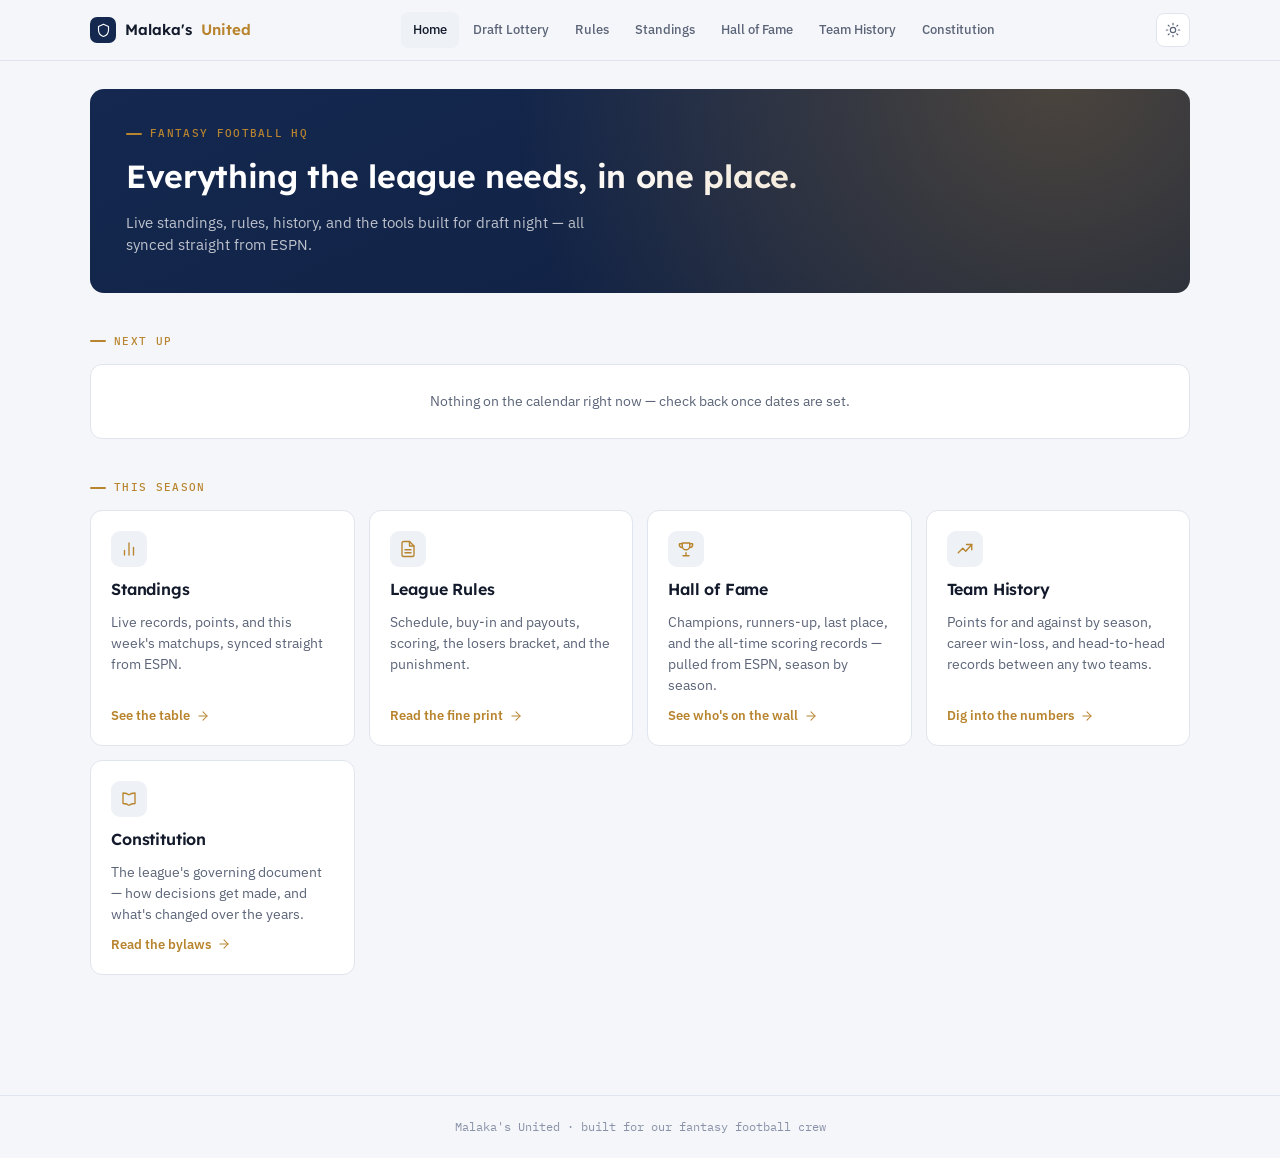
==== index.html @ 87454cac "Revamp entire site with a modern design system + dark/light toggle Replaces the vintage racing/parch" ====
<!doctype html>
<html lang="en">
<head>
<meta charset="utf-8">
<meta name="viewport" content="width=device-width, initial-scale=1">
<title>Malaka's United</title>
<script>(function(){try{var t=localStorage.getItem("malaka-theme");if(t==="light"||t==="dark")document.documentElement.setAttribute("data-theme",t);}catch(e){}})();</script>
<link rel="preconnect" href="https://fonts.googleapis.com">
<link rel="preconnect" href="https://fonts.gstatic.com" crossorigin>
<link href="https://fonts.googleapis.com/css2?family=Lexend:wght@500;600;700&family=IBM+Plex+Sans:wght@400;500;600&family=IBM+Plex+Mono:wght@400;500&display=swap" rel="stylesheet">
<link rel="stylesheet" href="assets/theme.css">
<style>
  .hero-panel {
    background: linear-gradient(155deg, var(--brand) 0%, color-mix(in srgb, var(--brand) 78%, black) 100%);
    color: var(--brand-contrast);
    border-radius: 14px;
    padding: clamp(24px, 4vw, 36px);
    display: flex;
    flex-direction: column;
    gap: 10px;
    position: relative;
    overflow: hidden;
  }
  .hero-panel::after {
    content: "";
    position: absolute;
    inset: 0;
    background: radial-gradient(circle at 88% -10%, color-mix(in srgb, var(--accent) 35%, transparent), transparent 55%);
    pointer-events: none;
  }
  .hero-panel .eyebrow { color: var(--accent); position: relative; }
  .hero-panel .eyebrow::before { background: var(--accent); }
  .hero-panel h1 { font-size: clamp(24px, 3.4vw, 32px); position: relative; max-width: 46ch; }
  .hero-panel p { color: color-mix(in srgb, var(--brand-contrast) 72%, transparent); font-size: 14.5px; max-width: 56ch; position: relative; }

  .countdown-panel {
    display: flex;
    flex-wrap: wrap;
    align-items: center;
    justify-content: space-between;
    gap: 18px;
  }
  .countdown-event { display: flex; flex-direction: column; gap: 5px; }
  .countdown-event .name { font-size: 19px; font-weight: 600; font-family: "Lexend", sans-serif; }
  .countdown-event .when { font-family: "IBM Plex Mono", monospace; font-size: 12px; color: var(--text-dim); }
  .countdown-event .countdown-link {
    display: inline-flex; align-items: center; gap: 6px;
    font-family: "IBM Plex Mono", monospace; font-size: 11.5px; color: var(--accent);
    text-decoration: none; margin-top: 2px;
  }
  .countdown-event .countdown-link:hover { text-decoration: underline; }
  .countdown-event .countdown-link .icon { width: 13px; height: 13px; }
  .countdown-clock { display: flex; gap: 8px; }
  .countdown-unit {
    display: flex; flex-direction: column; align-items: center; gap: 2px;
    background: var(--surface-2); border: 1px solid var(--border); border-radius: 8px;
    padding: 10px 14px; min-width: 58px;
  }
  .countdown-unit .num { font-family: "Lexend", sans-serif; font-size: 24px; font-variant-numeric: tabular-nums; color: var(--accent); font-weight: 700; }
  .countdown-unit .unit-label { font-family: "IBM Plex Mono", monospace; font-size: 9px; letter-spacing: 0.1em; text-transform: uppercase; color: var(--text-faint); }
  .countdown-empty { color: var(--text-dim); font-size: 14px; }
</style>
</head>
<body>

<header class="navbar">
  <div class="navbar-inner">
    <a class="brand" href="index.html">
      <span class="crest">
        <svg class="icon" viewBox="0 0 24 24"><path d="M12 2 4 5.5v5.5c0 5.2 3.4 9 8 10.5 4.6-1.5 8-5.3 8-10.5V5.5z"/></svg>
      </span>
      Malaka's <em>United</em>
    </a>
    <nav class="nav-links">
      <a href="index.html" class="current">Home</a>
      <a href="draft-lottery.html">Draft Lottery</a>
      <a href="rules.html">Rules</a>
      <a href="standings.html">Standings</a>
      <a href="hall-of-fame.html">Hall of Fame</a>
      <a href="team-history.html">Team History</a>
      <a href="constitution.html">Constitution</a>
    </nav>
    <div class="nav-right">
      <button class="theme-toggle" type="button">
        <svg class="icon icon-sun" viewBox="0 0 24 24"><circle cx="12" cy="12" r="4"/><path d="M12 2v2M12 20v2M4.9 4.9l1.4 1.4M17.7 17.7l1.4 1.4M2 12h2M20 12h2M4.9 19.1l1.4-1.4M17.7 6.3l1.4-1.4"/></svg>
        <svg class="icon icon-moon" viewBox="0 0 24 24"><path d="M20 14.5A8.5 8.5 0 1 1 9.5 4a7 7 0 0 0 10.5 10.5z"/></svg>
      </button>
      <button class="nav-menu-btn" type="button" aria-label="Menu" aria-expanded="false">
        <svg class="icon" viewBox="0 0 24 24"><line x1="3" y1="6" x2="21" y2="6"/><line x1="3" y1="12" x2="21" y2="12"/><line x1="3" y1="18" x2="21" y2="18"/></svg>
      </button>
    </div>
  </div>
</header>

<main class="page-shell">

  <div class="hero-panel" style="margin-top: 28px;">
    <div class="eyebrow">Fantasy Football HQ</div>
    <h1>Everything the league needs, in one place.</h1>
    <p>Live standings, rules, history, and the tools built for draft night — all synced straight from ESPN.</p>
  </div>

  <div class="section">
    <div class="eyebrow">Next Up</div>
    <div class="panel countdown-panel" id="countdownInner">
      <div class="countdown-empty">Loading schedule&hellip;</div>
    </div>
  </div>

  <div class="section">
    <div class="eyebrow">This Season</div>
    <div class="card-grid">
      <a class="card" href="standings.html">
        <div class="card-icon"><svg class="icon" viewBox="0 0 24 24"><line x1="18" y1="20" x2="18" y2="10"/><line x1="12" y1="20" x2="12" y2="4"/><line x1="6" y1="20" x2="6" y2="14"/></svg></div>
        <h3>Standings</h3>
        <p>Live records, points, and this week's matchups, synced straight from ESPN.</p>
        <div class="card-cta">See the table <svg class="icon" viewBox="0 0 24 24"><line x1="5" y1="12" x2="19" y2="12"/><polyline points="12 5 19 12 12 19"/></svg></div>
      </a>
      <a class="card" href="rules.html">
        <div class="card-icon"><svg class="icon" viewBox="0 0 24 24"><path d="M14 2H6a2 2 0 0 0-2 2v16a2 2 0 0 0 2 2h12a2 2 0 0 0 2-2V8z"/><path d="M14 2v6h6"/><line x1="8" y1="13" x2="16" y2="13"/><line x1="8" y1="17" x2="16" y2="17"/></svg></div>
        <h3>League Rules</h3>
        <p>Schedule, buy-in and payouts, scoring, the losers bracket, and the punishment.</p>
        <div class="card-cta">Read the fine print <svg class="icon" viewBox="0 0 24 24"><line x1="5" y1="12" x2="19" y2="12"/><polyline points="12 5 19 12 12 19"/></svg></div>
      </a>
      <a class="card" href="hall-of-fame.html">
        <div class="card-icon"><svg class="icon" viewBox="0 0 24 24"><path d="M8 21h8M12 17v4M7 4h10v4a5 5 0 0 1-10 0V4z"/><path d="M7 5H4a1 1 0 0 0-1 1 4 4 0 0 0 4 4M17 5h3a1 1 0 0 1 1 1 4 4 0 0 1-4 4"/></svg></div>
        <h3>Hall of Fame</h3>
        <p>Champions, runners-up, last place, and the all-time scoring records — pulled from ESPN, season by season.</p>
        <div class="card-cta">See who's on the wall <svg class="icon" viewBox="0 0 24 24"><line x1="5" y1="12" x2="19" y2="12"/><polyline points="12 5 19 12 12 19"/></svg></div>
      </a>
      <a class="card" href="team-history.html">
        <div class="card-icon"><svg class="icon" viewBox="0 0 24 24"><polyline points="3 17 9 11 13 15 21 6"/><polyline points="14 6 21 6 21 13"/></svg></div>
        <h3>Team History</h3>
        <p>Points for and against by season, career win-loss, and head-to-head records between any two teams.</p>
        <div class="card-cta">Dig into the numbers <svg class="icon" viewBox="0 0 24 24"><line x1="5" y1="12" x2="19" y2="12"/><polyline points="12 5 19 12 12 19"/></svg></div>
      </a>
      <a class="card" href="constitution.html">
        <div class="card-icon"><svg class="icon" viewBox="0 0 24 24"><path d="M12 6.5C10.5 5 8 4 4 4v14c4 0 6.5 1 8 2.5 1.5-1.5 4-2.5 8-2.5V4c-4 0-6.5 1-8 2.5z"/></svg></div>
        <h3>Constitution</h3>
        <p>The league's governing document — how decisions get made, and what's changed over the years.</p>
        <div class="card-cta">Read the bylaws <svg class="icon" viewBox="0 0 24 24"><line x1="5" y1="12" x2="19" y2="12"/><polyline points="12 5 19 12 12 19"/></svg></div>
      </a>
    </div>
  </div>

</main>

<footer class="site-footer">Malaka's United &middot; built for our fantasy football crew</footer>

<script src="assets/theme.js"></script>
<script>
(function () {
  "use strict";

  function pad(n) { return String(n).padStart(2, "0"); }

  function pickNextEvent(schedule, now) {
    var upcoming = schedule.filter(function (row) { return row.datetime && new Date(row.datetime) > now; });
    upcoming.sort(function (a, b) { return new Date(a.datetime) - new Date(b.datetime); });
    return upcoming[0] || null;
  }

  function render(schedule) {
    var el = document.getElementById("countdownInner");
    var now = new Date();
    var next = schedule ? pickNextEvent(schedule, now) : null;

    if (!next) {
      el.innerHTML = '<div class="countdown-empty">Nothing on the calendar right now — check back once dates are set.</div>';
      return;
    }

    var diff = Math.max(0, new Date(next.datetime) - now);
    var days = Math.floor(diff / 86400000);
    var hours = Math.floor((diff % 86400000) / 3600000);
    var minutes = Math.floor((diff % 3600000) / 60000);
    var seconds = Math.floor((diff % 60000) / 1000);

    var zoomHtml = next.zoom
      ? '<a class="countdown-link" href="' + next.zoom + '" target="_blank" rel="noopener"><svg class="icon" viewBox="0 0 24 24"><rect x="2" y="6" width="14" height="12" rx="2"/><polygon points="16 10 22 7 22 17 16 14"/></svg> Join via Zoom</a>'
      : "";

    el.innerHTML =
      '<div class="countdown-event">' +
        '<div class="name">' + next.event + '</div>' +
        '<div class="when">' + next.date + ' &middot; ' + next.time + '</div>' +
        zoomHtml +
      '</div>' +
      '<div class="countdown-clock">' +
        unitHtml(days, "Days") +
        unitHtml(pad(hours), "Hrs") +
        unitHtml(pad(minutes), "Min") +
        unitHtml(pad(seconds), "Sec") +
      '</div>';
  }

  function unitHtml(value, label) {
    return '<div class="countdown-unit"><div class="num">' + value + '</div><div class="unit-label">' + label + '</div></div>';
  }

  fetch("data/schedule.json?t=" + Date.now(), { cache: "no-store" })
    .then(function (r) { return r.ok ? r.json() : []; })
    .catch(function () { return []; })
    .then(function (schedule) {
      render(schedule);
      setInterval(function () { render(schedule); }, 1000);
    });
})();
</script>

</body>
</html>
---- assets/theme.css ----
/* ==========================================================================
   Malaka's United — shared design system
   Navy + gold sports-club palette. Two themes: light (default) and dark,
   toggled via [data-theme] on <html>. See assets/theme.js for the toggle
   and assets/theme-init.js (inlined per-page) for FOUC-free theme restore.
   ========================================================================== */

:root {
  /* brand + accent are stable across themes */
  --accent: #b8842e;
  --accent-soft: #f4e4c8;
  --accent-contrast: #2a1c04;

  --win: #1f8a4c;
  --loss: #c1432f;
  --tie: #8992a8;

  /* light theme surface system */
  --bg: #f5f6f9;
  --surface: #ffffff;
  --surface-2: #eef1f6;
  --surface-raised: #ffffff;
  --border: #e0e4ec;
  --border-strong: #c7ceda;
  --text: #131a2c;
  --text-dim: #5b6478;
  --text-faint: #8992a8;
  --brand: #142850;
  --brand-contrast: #ffffff;
  --shadow: rgba(20, 32, 64, 0.08);
  --shadow-strong: rgba(20, 32, 64, 0.14);
  --focus-ring: #4d6dc9;
  --scrim: rgba(12, 16, 28, 0.55);
}

@media (prefers-color-scheme: dark) {
  :root:not([data-theme="light"]) {
    --accent: #dba84a;
    --accent-soft: #3a2c10;
    --accent-contrast: #2a1c04;

    --win: #3ecf7e;
    --loss: #ef6b57;
    --tie: #8992a8;

    --bg: #0a0d15;
    --surface: #12151f;
    --surface-2: #171b28;
    --surface-raised: #1a1e2c;
    --border: #262b3b;
    --border-strong: #333a4f;
    --text: #eef1f7;
    --text-dim: #9aa3ba;
    --text-faint: #6b7389;
    --brand: #223a70;
    --brand-contrast: #f4f6fb;
    --shadow: rgba(0, 0, 0, 0.35);
    --shadow-strong: rgba(0, 0, 0, 0.5);
    --focus-ring: #7c9cf0;
    --scrim: rgba(4, 6, 12, 0.7);
  }
}

:root[data-theme="dark"] {
  --accent: #dba84a;
  --accent-soft: #3a2c10;
  --accent-contrast: #2a1c04;

  --win: #3ecf7e;
  --loss: #ef6b57;
  --tie: #8992a8;

  --bg: #0a0d15;
  --surface: #12151f;
  --surface-2: #171b28;
  --surface-raised: #1a1e2c;
  --border: #262b3b;
  --border-strong: #333a4f;
  --text: #eef1f7;
  --text-dim: #9aa3ba;
  --text-faint: #6b7389;
  --brand: #223a70;
  --brand-contrast: #f4f6fb;
  --shadow: rgba(0, 0, 0, 0.35);
  --shadow-strong: rgba(0, 0, 0, 0.5);
  --focus-ring: #7c9cf0;
  --scrim: rgba(4, 6, 12, 0.7);
}

/* ---- reset ---- */
*, *::before, *::after { box-sizing: border-box; }
html { -webkit-text-size-adjust: 100%; }
body {
  margin: 0;
  background: var(--bg);
  color: var(--text);
  font-family: "IBM Plex Sans", -apple-system, BlinkMacSystemFont, "Segoe UI", sans-serif;
  font-size: 15px;
  line-height: 1.55;
  -webkit-font-smoothing: antialiased;
}
h1, h2, h3, h4 { margin: 0; text-wrap: balance; font-family: "Lexend", "IBM Plex Sans", sans-serif; font-weight: 600; letter-spacing: -0.01em; }
p { margin: 0; }
a { color: inherit; }
img { max-width: 100%; display: block; }
button { font: inherit; }
::selection { background: var(--accent-soft); color: var(--accent-contrast); }

:focus-visible {
  outline: 2px solid var(--focus-ring);
  outline-offset: 2px;
}

.mono {
  font-family: "IBM Plex Mono", ui-monospace, Menlo, Consolas, monospace;
}
.eyebrow {
  font-family: "IBM Plex Mono", ui-monospace, monospace;
  font-size: 11px;
  font-weight: 500;
  letter-spacing: 0.12em;
  text-transform: uppercase;
  color: var(--accent);
  display: flex;
  align-items: center;
  gap: 8px;
}
.eyebrow::before {
  content: "";
  width: 16px;
  height: 2px;
  background: var(--accent);
  display: inline-block;
  border-radius: 1px;
}
.text-dim { color: var(--text-dim); }
.text-faint { color: var(--text-faint); }

/* ---- layout shell ---- */
.page-shell {
  max-width: 1180px;
  margin: 0 auto;
  padding: 0 clamp(16px, 4vw, 40px) 64px;
}
.page-head {
  display: flex;
  flex-direction: column;
  gap: 10px;
  padding: 40px 0 28px;
}
.page-head .page-title {
  font-size: clamp(28px, 4vw, 38px);
}
.page-head .page-sub {
  font-size: 15px;
  color: var(--text-dim);
  max-width: 62ch;
}
.stack { display: flex; flex-direction: column; gap: 14px; }
.section { display: flex; flex-direction: column; gap: 14px; margin-top: 40px; }
.section:first-of-type { margin-top: 0; }

/* ---- navbar ---- */
.navbar {
  position: sticky;
  top: 0;
  z-index: 40;
  background: color-mix(in srgb, var(--bg) 88%, transparent);
  backdrop-filter: blur(10px);
  -webkit-backdrop-filter: blur(10px);
  border-bottom: 1px solid var(--border);
}
.navbar-inner {
  max-width: 1180px;
  margin: 0 auto;
  padding: 0 clamp(16px, 4vw, 40px);
  height: 60px;
  display: flex;
  align-items: center;
  justify-content: space-between;
  gap: 20px;
}
.brand {
  display: flex;
  align-items: center;
  gap: 9px;
  text-decoration: none;
  color: var(--text);
  font-family: "Lexend", sans-serif;
  font-weight: 600;
  font-size: 15px;
  white-space: nowrap;
}
.brand .crest {
  width: 26px;
  height: 26px;
  border-radius: 7px;
  background: var(--brand);
  color: var(--brand-contrast);
  display: flex;
  align-items: center;
  justify-content: center;
  flex: none;
}
.brand .crest svg { width: 15px; height: 15px; }
.brand em { font-style: normal; color: var(--accent); }

.nav-links {
  display: flex;
  align-items: center;
  gap: 2px;
  flex-wrap: wrap;
}
.nav-links a {
  font-size: 13px;
  font-weight: 500;
  color: var(--text-dim);
  text-decoration: none;
  padding: 8px 12px;
  border-radius: 7px;
  transition: color 0.15s ease, background 0.15s ease;
  white-space: nowrap;
}
.nav-links a:hover { color: var(--text); background: var(--surface-2); }
.nav-links a.current { color: var(--text); background: var(--surface-2); }

.nav-right { display: flex; align-items: center; gap: 8px; }

.theme-toggle {
  display: inline-flex;
  align-items: center;
  justify-content: center;
  width: 34px;
  height: 34px;
  border-radius: 8px;
  border: 1px solid var(--border);
  background: var(--surface);
  color: var(--text-dim);
  cursor: pointer;
  transition: color 0.15s ease, border-color 0.15s ease, background 0.15s ease;
  flex: none;
}
.theme-toggle:hover { color: var(--text); border-color: var(--border-strong); }
.theme-toggle svg { width: 16px; height: 16px; }
.theme-toggle .icon-moon { display: none; }
:root[data-theme="dark"] .theme-toggle .icon-sun { display: none; }
:root[data-theme="dark"] .theme-toggle .icon-moon { display: block; }
@media (prefers-color-scheme: dark) {
  :root:not([data-theme="light"]) .theme-toggle .icon-sun { display: none; }
  :root:not([data-theme="light"]) .theme-toggle .icon-moon { display: block; }
}

.nav-menu-btn {
  display: none;
  width: 34px;
  height: 34px;
  border-radius: 8px;
  border: 1px solid var(--border);
  background: var(--surface);
  color: var(--text);
  align-items: center;
  justify-content: center;
  cursor: pointer;
  flex: none;
}
.nav-menu-btn svg { width: 17px; height: 17px; }

@media (max-width: 860px) {
  .nav-links {
    position: absolute;
    top: 60px;
    left: 0;
    right: 0;
    background: var(--surface);
    border-bottom: 1px solid var(--border);
    flex-direction: column;
    align-items: stretch;
    padding: 8px;
    gap: 2px;
    display: none;
    box-shadow: 0 12px 24px var(--shadow);
  }
  .nav-links.open { display: flex; }
  .nav-links a { padding: 11px 12px; }
  .nav-menu-btn { display: inline-flex; }
}

/* ---- icons ---- */
.icon { width: 18px; height: 18px; stroke: currentColor; fill: none; stroke-width: 1.8; stroke-linecap: round; stroke-linejoin: round; flex: none; }

/* ---- buttons ---- */
.btn {
  display: inline-flex;
  align-items: center;
  justify-content: center;
  gap: 8px;
  font-size: 13.5px;
  font-weight: 600;
  font-family: "IBM Plex Sans", sans-serif;
  padding: 9px 16px;
  border-radius: 8px;
  border: 1px solid transparent;
  cursor: pointer;
  text-decoration: none;
  transition: transform 0.12s ease, border-color 0.15s ease, background 0.15s ease, opacity 0.15s ease;
}
.btn:active { transform: translateY(1px); }
.btn-primary { background: var(--brand); color: var(--brand-contrast); }
.btn-primary:hover { opacity: 0.9; }
.btn-ghost { background: var(--surface); color: var(--text); border-color: var(--border); }
.btn-ghost:hover { border-color: var(--border-strong); }
.btn-accent { background: var(--accent); color: var(--accent-contrast); }
.btn-accent:hover { opacity: 0.92; }
.btn-sm { padding: 6px 11px; font-size: 12.5px; border-radius: 7px; }

/* ---- cards ---- */
.card-grid {
  display: grid;
  grid-template-columns: repeat(auto-fit, minmax(250px, 1fr));
  gap: 14px;
}
.card {
  background: var(--surface);
  border: 1px solid var(--border);
  border-radius: 12px;
  padding: 20px;
  display: flex;
  flex-direction: column;
  gap: 10px;
  text-decoration: none;
  color: var(--text);
  transition: border-color 0.15s ease, transform 0.15s ease, box-shadow 0.15s ease;
}
.card:hover { border-color: var(--border-strong); transform: translateY(-2px); box-shadow: 0 10px 24px var(--shadow); }
.card .card-icon {
  width: 36px; height: 36px;
  border-radius: 9px;
  background: var(--surface-2);
  color: var(--accent);
  display: flex; align-items: center; justify-content: center;
}
.card .card-icon .icon { width: 18px; height: 18px; }
.card h3 { font-size: 16px; }
.card p { font-size: 13.5px; color: var(--text-dim); line-height: 1.55; }
.card .card-cta {
  margin-top: auto;
  font-size: 12.5px;
  font-weight: 600;
  color: var(--accent);
  display: flex;
  align-items: center;
  gap: 6px;
}
.card .card-cta .icon { width: 14px; height: 14px; transition: transform 0.15s ease; }
.card:hover .card-cta .icon { transform: translateX(2px); }

.panel {
  background: var(--surface);
  border: 1px solid var(--border);
  border-radius: 12px;
  padding: clamp(18px, 3vw, 26px);
  display: flex;
  flex-direction: column;
  gap: 16px;
}

/* ---- stat tiles ---- */
.stat-grid {
  display: grid;
  grid-template-columns: repeat(auto-fit, minmax(160px, 1fr));
  gap: 12px;
}
.stat-tile {
  background: var(--surface);
  border: 1px solid var(--border);
  border-radius: 12px;
  padding: 16px 18px;
  display: flex;
  flex-direction: column;
  gap: 4px;
}
.stat-tile .stat-label { font-family: "IBM Plex Mono", monospace; font-size: 10.5px; letter-spacing: 0.08em; text-transform: uppercase; color: var(--text-faint); }
.stat-tile .stat-value { font-size: 26px; font-weight: 700; font-family: "Lexend", sans-serif; font-variant-numeric: tabular-nums; }
.stat-tile .stat-meta { font-family: "IBM Plex Mono", monospace; font-size: 11.5px; color: var(--text-dim); }

/* ---- tables ---- */
.table-wrap { overflow-x: auto; border-radius: 10px; }
table { width: 100%; border-collapse: collapse; font-size: 13.5px; }
th, td { text-align: left; padding: 11px 14px; border-bottom: 1px solid var(--border); vertical-align: middle; }
th {
  font-family: "IBM Plex Mono", monospace;
  font-size: 10.5px;
  letter-spacing: 0.08em;
  text-transform: uppercase;
  color: var(--text-faint);
  font-weight: 500;
  background: var(--surface-2);
}
thead tr:first-child th:first-child { border-top-left-radius: 10px; }
thead tr:first-child th:last-child { border-top-right-radius: 10px; }
tbody tr:last-child td { border-bottom: none; }
tbody tr:hover { background: var(--surface-2); }
td.num, th.num { font-family: "IBM Plex Mono", monospace; font-variant-numeric: tabular-nums; }

.team-cell { display: flex; align-items: center; gap: 10px; min-width: 0; }
.team-cell img, .team-cell .fallback-logo {
  width: 24px; height: 24px; border-radius: 6px; flex: none; object-fit: cover;
}
.team-cell .fallback-logo {
  background: var(--surface-2); display: flex; align-items: center; justify-content: center;
  font-family: "IBM Plex Mono", monospace; font-size: 10px; color: var(--text-dim);
  border: 1px solid var(--border);
}
.team-cell span { overflow: hidden; text-overflow: ellipsis; white-space: nowrap; }

/* ---- pills / badges ---- */
.pill {
  display: inline-flex;
  align-items: center;
  gap: 5px;
  font-family: "IBM Plex Mono", monospace;
  font-size: 11px;
  font-weight: 500;
  padding: 3px 9px;
  border-radius: 999px;
  border: 1px solid var(--border);
  color: var(--text-dim);
  background: var(--surface-2);
}
.pill-win { color: var(--win); border-color: color-mix(in srgb, var(--win) 40%, var(--border)); background: color-mix(in srgb, var(--win) 12%, var(--surface)); }
.pill-loss { color: var(--loss); border-color: color-mix(in srgb, var(--loss) 40%, var(--border)); background: color-mix(in srgb, var(--loss) 12%, var(--surface)); }
.pill-accent { color: var(--accent); border-color: color-mix(in srgb, var(--accent) 45%, var(--border)); background: var(--accent-soft); }

/* ---- empty state ---- */
.empty-state {
  display: flex;
  flex-direction: column;
  align-items: center;
  text-align: center;
  gap: 10px;
  padding: 48px 20px;
  border: 1px dashed var(--border-strong);
  border-radius: 12px;
  background: var(--surface-2);
}
.empty-state .icon { width: 26px; height: 26px; color: var(--text-faint); }
.empty-state p { margin: 0; color: var(--text-dim); font-size: 13.5px; max-width: 48ch; }
.empty-state .empty-note { font-family: "IBM Plex Mono", monospace; font-size: 11px; color: var(--text-faint); }

/* ---- forms ---- */
select, input {
  font-family: "IBM Plex Sans", sans-serif;
  font-size: 14px;
  color: var(--text);
  background: var(--surface);
  border: 1px solid var(--border);
  border-radius: 8px;
  padding: 8px 12px;
}
select:focus, input:focus { outline: 2px solid var(--focus-ring); outline-offset: 1px; }

/* ---- footer ---- */
.site-footer {
  border-top: 1px solid var(--border);
  margin-top: 56px;
  padding: 22px clamp(16px, 4vw, 40px);
  display: flex;
  justify-content: center;
  gap: 8px;
  font-family: "IBM Plex Mono", monospace;
  font-size: 11.5px;
  color: var(--text-faint);
}

/* ---- misc ---- */
.divider { height: 1px; background: var(--border); border: none; margin: 0; }
.hr-double { border-bottom: 1px solid var(--border); padding-bottom: 20px; }
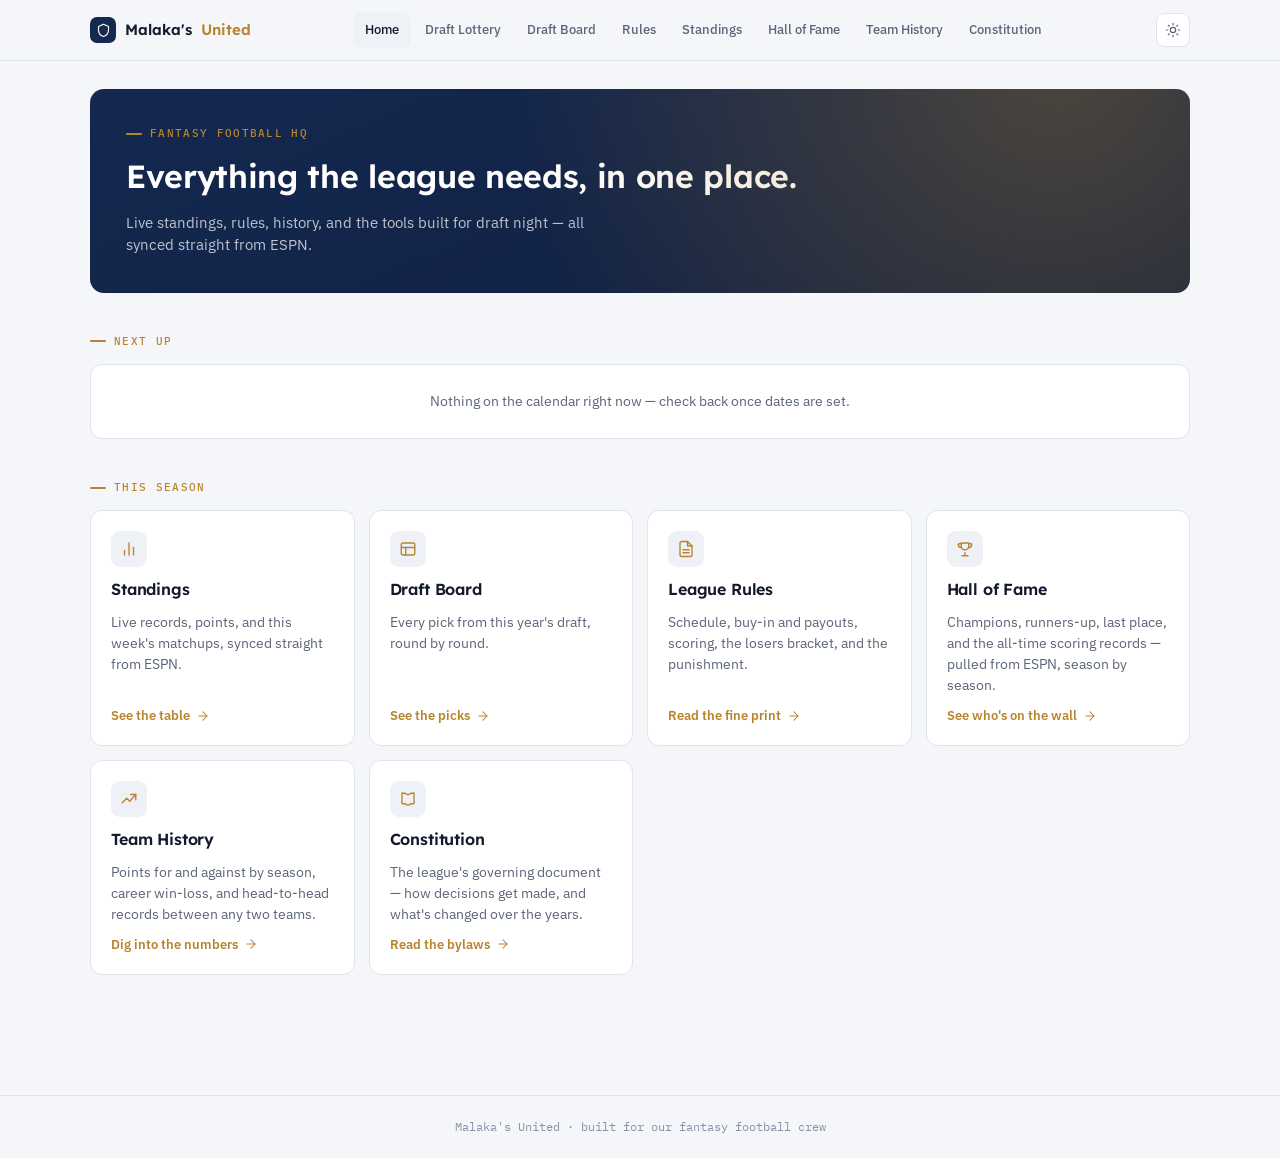
==== commit 7bab27c9: "Add draft board page, projected scores, ESPN sync tweaks - New draft-board.html: round-by-round draf" ====
--- a/index.html
+++ b/index.html
@@ -74,6 +74,7 @@
     <nav class="nav-links">
       <a href="index.html" class="current">Home</a>
       <a href="draft-lottery.html">Draft Lottery</a>
+      <a href="draft-board.html">Draft Board</a>
       <a href="rules.html">Rules</a>
       <a href="standings.html">Standings</a>
       <a href="hall-of-fame.html">Hall of Fame</a>
@@ -116,6 +117,12 @@
         <p>Live records, points, and this week's matchups, synced straight from ESPN.</p>
         <div class="card-cta">See the table <svg class="icon" viewBox="0 0 24 24"><line x1="5" y1="12" x2="19" y2="12"/><polyline points="12 5 19 12 12 19"/></svg></div>
       </a>
+      <a class="card" href="draft-board.html">
+        <div class="card-icon"><svg class="icon" viewBox="0 0 24 24"><rect x="3" y="4" width="18" height="16" rx="2"/><line x1="3" y1="10" x2="21" y2="10"/><line x1="9" y1="10" x2="9" y2="20"/></svg></div>
+        <h3>Draft Board</h3>
+        <p>Every pick from this year's draft, round by round.</p>
+        <div class="card-cta">See the picks <svg class="icon" viewBox="0 0 24 24"><line x1="5" y1="12" x2="19" y2="12"/><polyline points="12 5 19 12 12 19"/></svg></div>
+      </a>
       <a class="card" href="rules.html">
         <div class="card-icon"><svg class="icon" viewBox="0 0 24 24"><path d="M14 2H6a2 2 0 0 0-2 2v16a2 2 0 0 0 2 2h12a2 2 0 0 0 2-2V8z"/><path d="M14 2v6h6"/><line x1="8" y1="13" x2="16" y2="13"/><line x1="8" y1="17" x2="16" y2="17"/></svg></div>
         <h3>League Rules</h3>
@@ -177,7 +184,7 @@
     var seconds = Math.floor((diff % 60000) / 1000);
 
     var zoomHtml = next.zoom
-      ? '<a class="countdown-link" href="' + next.zoom + '" target="_blank" rel="noopener"><svg class="icon" viewBox="0 0 24 24"><rect x="2" y="6" width="14" height="12" rx="2"/><polygon points="16 10 22 7 22 17 16 14"/></svg> Join via Zoom</a>'
+      ? '<a class="countdown-link" href="' + next.zoom + '" target="_blank" rel="noopener"><svg class="icon" viewBox="0 0 24 24"><path d="M14 3h7v7M21 3l-9 9M20 14v6a1 1 0 0 1-1 1H5a1 1 0 0 1-1-1V5a1 1 0 0 1 1-1h6"/></svg> Join Virtually</a>'
       : "";
 
     el.innerHTML =
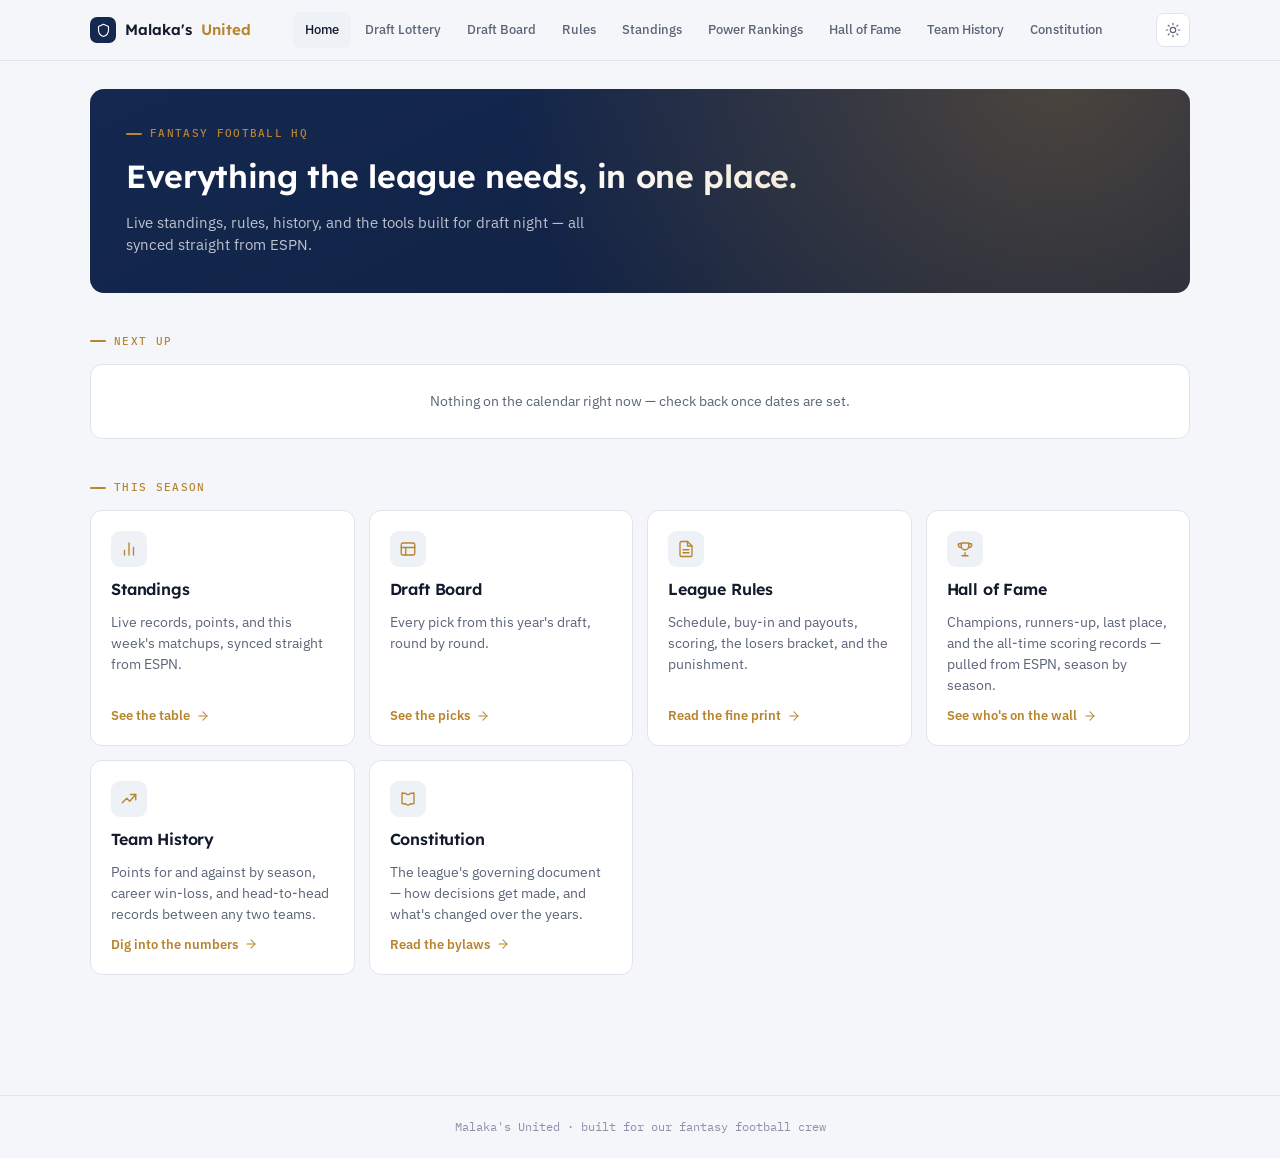
==== commit 650a9924: "Add Power Rankings page with weekly historical + 2026 preseason model - New model blends win%, seaso" ====
--- a/index.html
+++ b/index.html
@@ -77,6 +77,7 @@
       <a href="draft-board.html">Draft Board</a>
       <a href="rules.html">Rules</a>
       <a href="standings.html">Standings</a>
+      <a href="power-rankings.html">Power Rankings</a>
       <a href="hall-of-fame.html">Hall of Fame</a>
       <a href="team-history.html">Team History</a>
       <a href="constitution.html">Constitution</a>
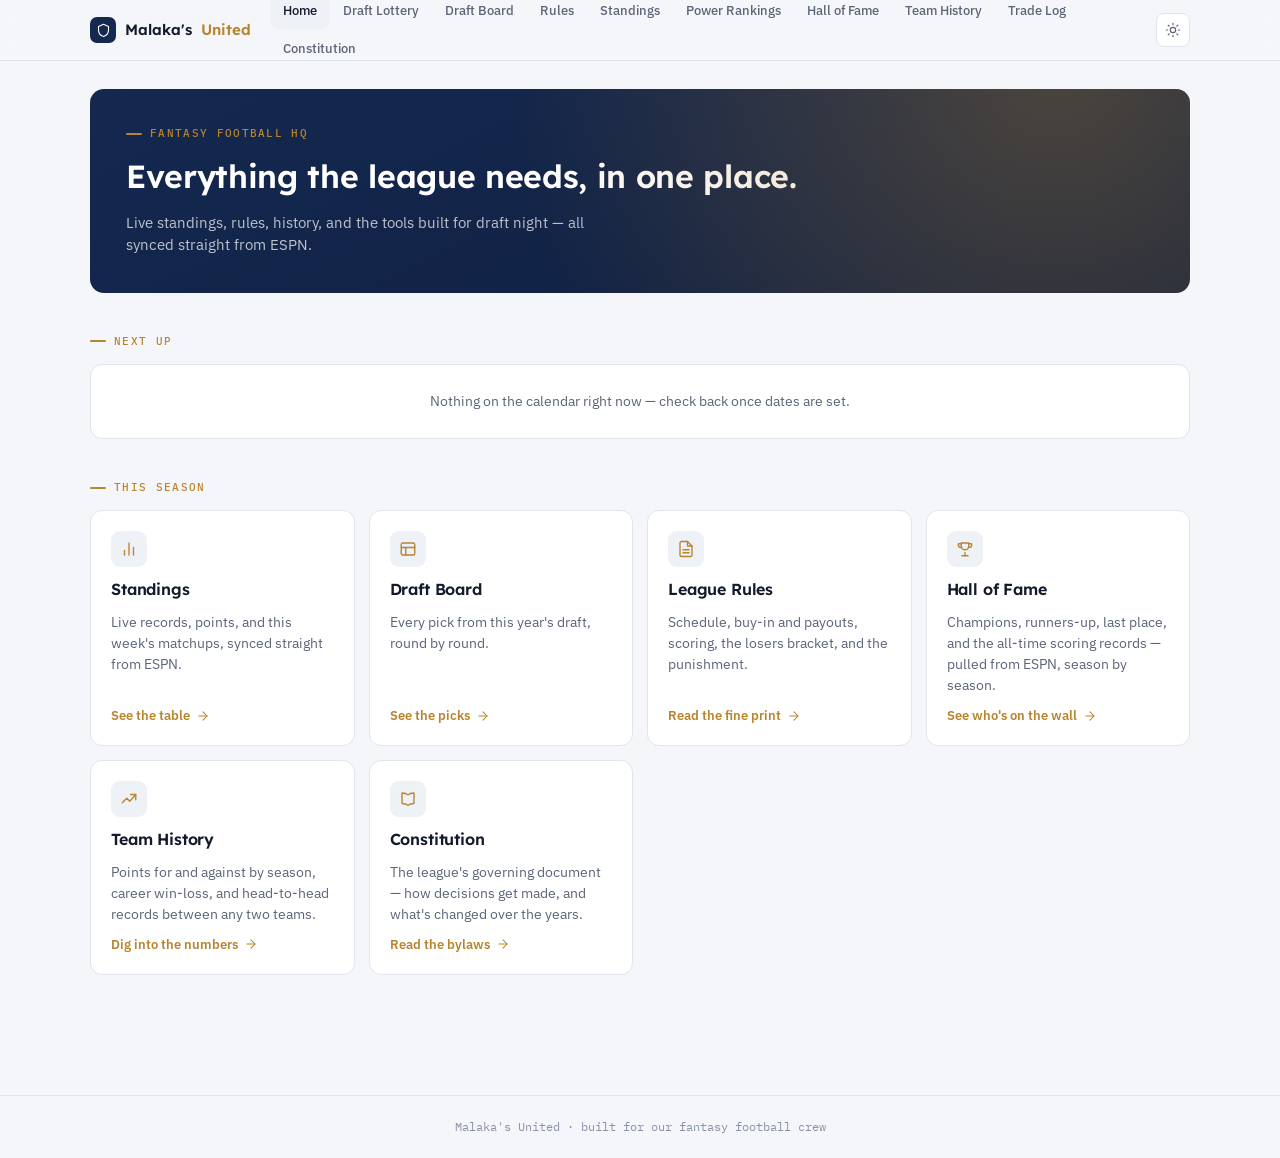
==== commit 41bd6519: "Add Trade Log page, filterable by owner, player, and season - New trades.html: filter dropdowns for " ====
--- a/index.html
+++ b/index.html
@@ -80,6 +80,7 @@
       <a href="power-rankings.html">Power Rankings</a>
       <a href="hall-of-fame.html">Hall of Fame</a>
       <a href="team-history.html">Team History</a>
+      <a href="trades.html">Trade Log</a>
       <a href="constitution.html">Constitution</a>
     </nav>
     <div class="nav-right">
--- a/assets/theme.css
+++ b/assets/theme.css
@@ -459,6 +459,16 @@
 }
 select:focus, input:focus { outline: 2px solid var(--focus-ring); outline-offset: 1px; }
 
+.controls-row { display: flex; align-items: center; gap: 10px; flex-wrap: wrap; }
+.controls-row label {
+  font-family: "IBM Plex Mono", monospace;
+  font-size: 11px;
+  letter-spacing: 0.08em;
+  text-transform: uppercase;
+  color: var(--text-faint);
+}
+select.control-select { min-width: 150px; font-size: 14.5px; }
+
 /* ---- footer ---- */
 .site-footer {
   border-top: 1px solid var(--border);
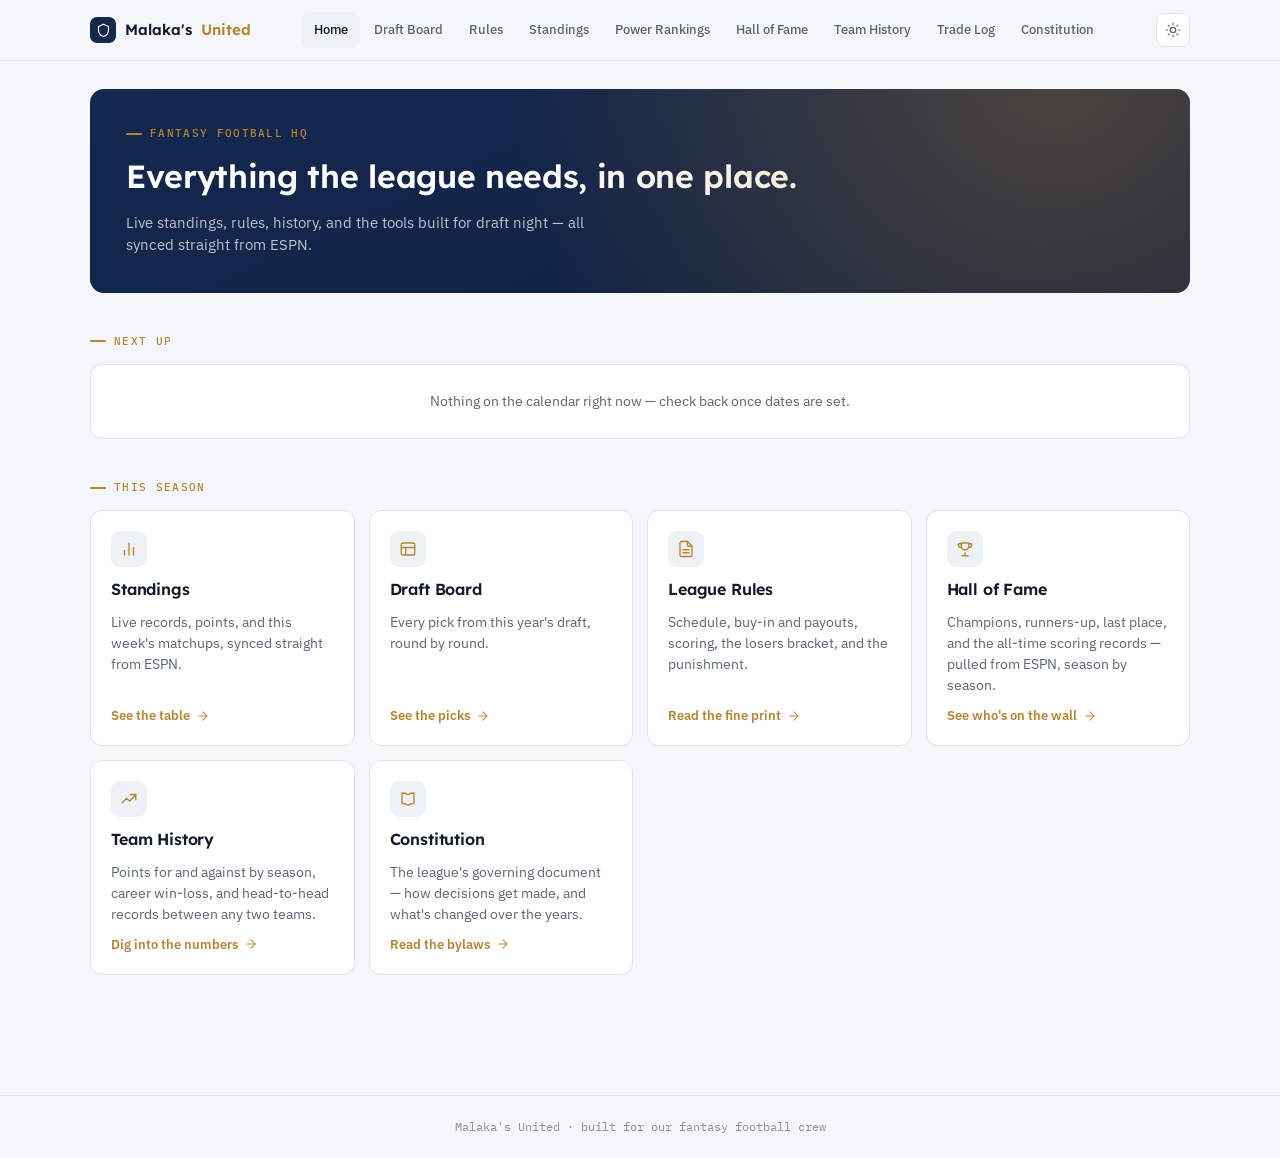
==== commit 0b24e9ef: "Remove Draft Lottery entirely; drop duplicate League Records from Hall of Fame - Deleted draft-lotte" ====
--- a/index.html
+++ b/index.html
@@ -73,7 +73,6 @@
     </a>
     <nav class="nav-links">
       <a href="index.html" class="current">Home</a>
-      <a href="draft-lottery.html">Draft Lottery</a>
       <a href="draft-board.html">Draft Board</a>
       <a href="rules.html">Rules</a>
       <a href="standings.html">Standings</a>
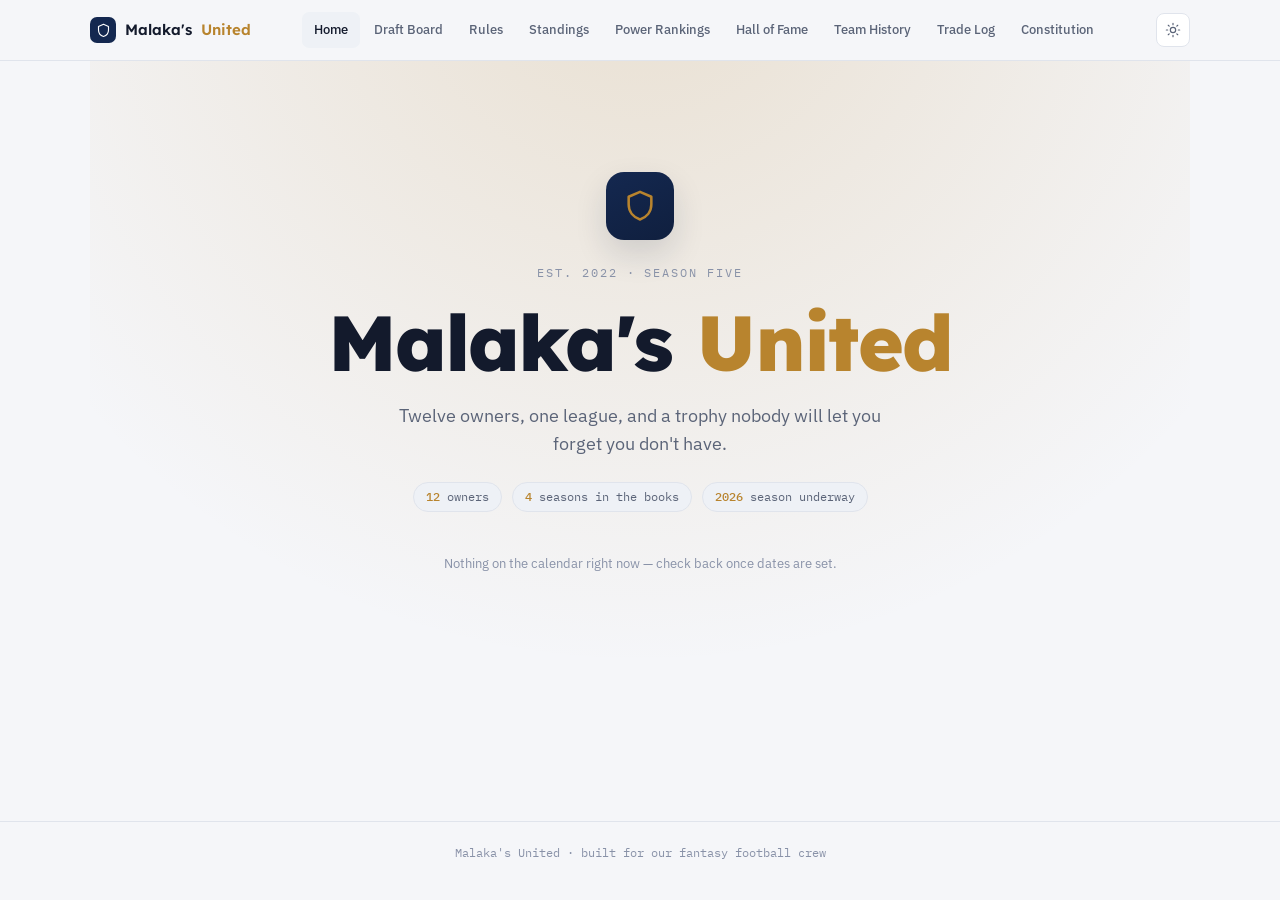
==== commit 1db25176: "Redesign homepage as a clean title/landing page Replace the utility card-grid homepage with a single" ====
--- a/index.html
+++ b/index.html
@@ -7,58 +7,121 @@
 <script>(function(){try{var t=localStorage.getItem("malaka-theme");if(t==="light"||t==="dark")document.documentElement.setAttribute("data-theme",t);}catch(e){}})();</script>
 <link rel="preconnect" href="https://fonts.googleapis.com">
 <link rel="preconnect" href="https://fonts.gstatic.com" crossorigin>
-<link href="https://fonts.googleapis.com/css2?family=Lexend:wght@500;600;700&family=IBM+Plex+Sans:wght@400;500;600&family=IBM+Plex+Mono:wght@400;500&display=swap" rel="stylesheet">
+<link href="https://fonts.googleapis.com/css2?family=Lexend:wght@500;600;700;800&family=IBM+Plex+Sans:wght@400;500;600&family=IBM+Plex+Mono:wght@400;500&display=swap" rel="stylesheet">
 <link rel="stylesheet" href="assets/theme.css">
 <style>
-  .hero-panel {
-    background: linear-gradient(155deg, var(--brand) 0%, color-mix(in srgb, var(--brand) 78%, black) 100%);
-    color: var(--brand-contrast);
-    border-radius: 14px;
-    padding: clamp(24px, 4vw, 36px);
-    display: flex;
-    flex-direction: column;
-    gap: 10px;
+  .landing-hero {
     position: relative;
     overflow: hidden;
-  }
-  .hero-panel::after {
+    min-height: calc(100vh - 260px);
+    display: flex;
+    flex-direction: column;
+    align-items: center;
+    justify-content: center;
+    text-align: center;
+    gap: 20px;
+    padding: 48px 20px 64px;
+  }
+  .landing-hero::before {
     content: "";
     position: absolute;
-    inset: 0;
-    background: radial-gradient(circle at 88% -10%, color-mix(in srgb, var(--accent) 35%, transparent), transparent 55%);
+    inset: -20%;
+    background: radial-gradient(circle at 50% 0%, color-mix(in srgb, var(--accent) 20%, transparent), transparent 62%);
     pointer-events: none;
-  }
-  .hero-panel .eyebrow { color: var(--accent); position: relative; }
-  .hero-panel .eyebrow::before { background: var(--accent); }
-  .hero-panel h1 { font-size: clamp(24px, 3.4vw, 32px); position: relative; max-width: 46ch; }
-  .hero-panel p { color: color-mix(in srgb, var(--brand-contrast) 72%, transparent); font-size: 14.5px; max-width: 56ch; position: relative; }
-
-  .countdown-panel {
+    z-index: 0;
+  }
+  .landing-hero > * { position: relative; z-index: 1; }
+
+  .landing-crest {
+    width: 68px;
+    height: 68px;
+    border-radius: 18px;
+    background: linear-gradient(155deg, var(--brand) 0%, color-mix(in srgb, var(--brand) 78%, black) 100%);
+    display: flex;
+    align-items: center;
+    justify-content: center;
+    box-shadow: 0 14px 32px var(--shadow-strong);
+    margin-bottom: 4px;
+  }
+  .landing-crest .icon { width: 34px; height: 34px; color: var(--accent); }
+
+  .landing-eyebrow {
+    font-family: "IBM Plex Mono", monospace;
+    font-size: 12px;
+    letter-spacing: 0.16em;
+    text-transform: uppercase;
+    color: var(--text-faint);
+  }
+
+  .landing-title {
+    font-family: "Lexend", sans-serif;
+    font-weight: 800;
+    font-size: clamp(42px, 8vw, 78px);
+    letter-spacing: -0.025em;
+    line-height: 1.02;
+    color: var(--text);
+    margin: 0;
+    text-wrap: balance;
+  }
+  .landing-title em { font-style: normal; color: var(--accent); }
+
+  .landing-tagline {
+    font-size: clamp(15px, 1.8vw, 18px);
+    color: var(--text-dim);
+    max-width: 46ch;
+    margin: 0;
+  }
+
+  .landing-facts {
     display: flex;
     flex-wrap: wrap;
+    justify-content: center;
+    gap: 8px 10px;
+    margin-top: 4px;
+  }
+  .landing-fact {
+    font-family: "IBM Plex Mono", monospace;
+    font-size: 11.5px;
+    color: var(--text-dim);
+    background: var(--surface-2);
+    border: 1px solid var(--border);
+    border-radius: 999px;
+    padding: 5px 12px;
+  }
+  .landing-fact strong { color: var(--accent); font-weight: 500; }
+
+  .landing-next {
+    margin-top: 22px;
+    display: flex;
+    flex-direction: column;
     align-items: center;
-    justify-content: space-between;
-    gap: 18px;
-  }
-  .countdown-event { display: flex; flex-direction: column; gap: 5px; }
-  .countdown-event .name { font-size: 19px; font-weight: 600; font-family: "Lexend", sans-serif; }
-  .countdown-event .when { font-family: "IBM Plex Mono", monospace; font-size: 12px; color: var(--text-dim); }
-  .countdown-event .countdown-link {
+    gap: 10px;
+  }
+  .next-label {
+    font-family: "IBM Plex Mono", monospace;
+    font-size: 10.5px;
+    letter-spacing: 0.14em;
+    text-transform: uppercase;
+    color: var(--text-faint);
+  }
+  .next-event { font-family: "Lexend", sans-serif; font-size: 18px; font-weight: 600; color: var(--text); }
+  .next-when { font-family: "IBM Plex Mono", monospace; font-size: 12px; color: var(--text-dim); }
+  .next-clock { display: flex; gap: 8px; margin-top: 2px; }
+  .next-unit {
+    display: flex; flex-direction: column; align-items: center; gap: 2px;
+    background: var(--surface-2); border: 1px solid var(--border); border-radius: 8px;
+    padding: 9px 13px; min-width: 54px;
+  }
+  .next-unit .num { font-family: "Lexend", sans-serif; font-size: 21px; font-variant-numeric: tabular-nums; color: var(--accent); font-weight: 700; }
+  .next-unit .unit-label { font-family: "IBM Plex Mono", monospace; font-size: 9px; letter-spacing: 0.1em; text-transform: uppercase; color: var(--text-faint); }
+  .next-link {
     display: inline-flex; align-items: center; gap: 6px;
     font-family: "IBM Plex Mono", monospace; font-size: 11.5px; color: var(--accent);
     text-decoration: none; margin-top: 2px;
   }
-  .countdown-event .countdown-link:hover { text-decoration: underline; }
-  .countdown-event .countdown-link .icon { width: 13px; height: 13px; }
-  .countdown-clock { display: flex; gap: 8px; }
-  .countdown-unit {
-    display: flex; flex-direction: column; align-items: center; gap: 2px;
-    background: var(--surface-2); border: 1px solid var(--border); border-radius: 8px;
-    padding: 10px 14px; min-width: 58px;
-  }
-  .countdown-unit .num { font-family: "Lexend", sans-serif; font-size: 24px; font-variant-numeric: tabular-nums; color: var(--accent); font-weight: 700; }
-  .countdown-unit .unit-label { font-family: "IBM Plex Mono", monospace; font-size: 9px; letter-spacing: 0.1em; text-transform: uppercase; color: var(--text-faint); }
-  .countdown-empty { color: var(--text-dim); font-size: 14px; }
+  .next-link:hover { text-decoration: underline; }
+  .next-link .icon { width: 13px; height: 13px; }
+  .landing-next-empty { font-size: 13px; color: var(--text-faint); }
 </style>
 </head>
 <body>
@@ -96,60 +159,22 @@
 
 <main class="page-shell">
 
-  <div class="hero-panel" style="margin-top: 28px;">
-    <div class="eyebrow">Fantasy Football HQ</div>
-    <h1>Everything the league needs, in one place.</h1>
-    <p>Live standings, rules, history, and the tools built for draft night — all synced straight from ESPN.</p>
-  </div>
-
-  <div class="section">
-    <div class="eyebrow">Next Up</div>
-    <div class="panel countdown-panel" id="countdownInner">
-      <div class="countdown-empty">Loading schedule&hellip;</div>
-    </div>
-  </div>
-
-  <div class="section">
-    <div class="eyebrow">This Season</div>
-    <div class="card-grid">
-      <a class="card" href="standings.html">
-        <div class="card-icon"><svg class="icon" viewBox="0 0 24 24"><line x1="18" y1="20" x2="18" y2="10"/><line x1="12" y1="20" x2="12" y2="4"/><line x1="6" y1="20" x2="6" y2="14"/></svg></div>
-        <h3>Standings</h3>
-        <p>Live records, points, and this week's matchups, synced straight from ESPN.</p>
-        <div class="card-cta">See the table <svg class="icon" viewBox="0 0 24 24"><line x1="5" y1="12" x2="19" y2="12"/><polyline points="12 5 19 12 12 19"/></svg></div>
-      </a>
-      <a class="card" href="draft-board.html">
-        <div class="card-icon"><svg class="icon" viewBox="0 0 24 24"><rect x="3" y="4" width="18" height="16" rx="2"/><line x1="3" y1="10" x2="21" y2="10"/><line x1="9" y1="10" x2="9" y2="20"/></svg></div>
-        <h3>Draft Board</h3>
-        <p>Every pick from this year's draft, round by round.</p>
-        <div class="card-cta">See the picks <svg class="icon" viewBox="0 0 24 24"><line x1="5" y1="12" x2="19" y2="12"/><polyline points="12 5 19 12 12 19"/></svg></div>
-      </a>
-      <a class="card" href="rules.html">
-        <div class="card-icon"><svg class="icon" viewBox="0 0 24 24"><path d="M14 2H6a2 2 0 0 0-2 2v16a2 2 0 0 0 2 2h12a2 2 0 0 0 2-2V8z"/><path d="M14 2v6h6"/><line x1="8" y1="13" x2="16" y2="13"/><line x1="8" y1="17" x2="16" y2="17"/></svg></div>
-        <h3>League Rules</h3>
-        <p>Schedule, buy-in and payouts, scoring, the losers bracket, and the punishment.</p>
-        <div class="card-cta">Read the fine print <svg class="icon" viewBox="0 0 24 24"><line x1="5" y1="12" x2="19" y2="12"/><polyline points="12 5 19 12 12 19"/></svg></div>
-      </a>
-      <a class="card" href="hall-of-fame.html">
-        <div class="card-icon"><svg class="icon" viewBox="0 0 24 24"><path d="M8 21h8M12 17v4M7 4h10v4a5 5 0 0 1-10 0V4z"/><path d="M7 5H4a1 1 0 0 0-1 1 4 4 0 0 0 4 4M17 5h3a1 1 0 0 1 1 1 4 4 0 0 1-4 4"/></svg></div>
-        <h3>Hall of Fame</h3>
-        <p>Champions, runners-up, last place, and the all-time scoring records — pulled from ESPN, season by season.</p>
-        <div class="card-cta">See who's on the wall <svg class="icon" viewBox="0 0 24 24"><line x1="5" y1="12" x2="19" y2="12"/><polyline points="12 5 19 12 12 19"/></svg></div>
-      </a>
-      <a class="card" href="team-history.html">
-        <div class="card-icon"><svg class="icon" viewBox="0 0 24 24"><polyline points="3 17 9 11 13 15 21 6"/><polyline points="14 6 21 6 21 13"/></svg></div>
-        <h3>Team History</h3>
-        <p>Points for and against by season, career win-loss, and head-to-head records between any two teams.</p>
-        <div class="card-cta">Dig into the numbers <svg class="icon" viewBox="0 0 24 24"><line x1="5" y1="12" x2="19" y2="12"/><polyline points="12 5 19 12 12 19"/></svg></div>
-      </a>
-      <a class="card" href="constitution.html">
-        <div class="card-icon"><svg class="icon" viewBox="0 0 24 24"><path d="M12 6.5C10.5 5 8 4 4 4v14c4 0 6.5 1 8 2.5 1.5-1.5 4-2.5 8-2.5V4c-4 0-6.5 1-8 2.5z"/></svg></div>
-        <h3>Constitution</h3>
-        <p>The league's governing document — how decisions get made, and what's changed over the years.</p>
-        <div class="card-cta">Read the bylaws <svg class="icon" viewBox="0 0 24 24"><line x1="5" y1="12" x2="19" y2="12"/><polyline points="12 5 19 12 12 19"/></svg></div>
-      </a>
-    </div>
-  </div>
+  <section class="landing-hero">
+    <div class="landing-crest">
+      <svg class="icon" viewBox="0 0 24 24" fill="none" stroke="currentColor" stroke-width="1.6"><path d="M12 2 4 5.5v5.5c0 5.2 3.4 9 8 10.5 4.6-1.5 8-5.3 8-10.5V5.5z"/></svg>
+    </div>
+    <div class="landing-eyebrow">Est. 2022 &middot; Season Five</div>
+    <h1 class="landing-title">Malaka's <em>United</em></h1>
+    <p class="landing-tagline">Twelve owners, one league, and a trophy nobody will let you forget you don't have.</p>
+    <div class="landing-facts">
+      <span class="landing-fact"><strong>12</strong> owners</span>
+      <span class="landing-fact"><strong>4</strong> seasons in the books</span>
+      <span class="landing-fact"><strong>2026</strong> season underway</span>
+    </div>
+    <div class="landing-next" id="landingNext">
+      <div class="landing-next-empty">Loading schedule&hellip;</div>
+    </div>
+  </section>
 
 </main>
 
@@ -168,13 +193,17 @@
     return upcoming[0] || null;
   }
 
+  function unitHtml(value, label) {
+    return '<div class="next-unit"><div class="num">' + value + '</div><div class="unit-label">' + label + '</div></div>';
+  }
+
   function render(schedule) {
-    var el = document.getElementById("countdownInner");
+    var el = document.getElementById("landingNext");
     var now = new Date();
     var next = schedule ? pickNextEvent(schedule, now) : null;
 
     if (!next) {
-      el.innerHTML = '<div class="countdown-empty">Nothing on the calendar right now — check back once dates are set.</div>';
+      el.innerHTML = '<div class="landing-next-empty">Nothing on the calendar right now &mdash; check back once dates are set.</div>';
       return;
     }
 
@@ -185,25 +214,20 @@
     var seconds = Math.floor((diff % 60000) / 1000);
 
     var zoomHtml = next.zoom
-      ? '<a class="countdown-link" href="' + next.zoom + '" target="_blank" rel="noopener"><svg class="icon" viewBox="0 0 24 24"><path d="M14 3h7v7M21 3l-9 9M20 14v6a1 1 0 0 1-1 1H5a1 1 0 0 1-1-1V5a1 1 0 0 1 1-1h6"/></svg> Join Virtually</a>'
+      ? '<a class="next-link" href="' + next.zoom + '" target="_blank" rel="noopener"><svg class="icon" viewBox="0 0 24 24"><path d="M14 3h7v7M21 3l-9 9M20 14v6a1 1 0 0 1-1 1H5a1 1 0 0 1-1-1V5a1 1 0 0 1 1-1h6"/></svg> Join Virtually</a>'
       : "";
 
     el.innerHTML =
-      '<div class="countdown-event">' +
-        '<div class="name">' + next.event + '</div>' +
-        '<div class="when">' + next.date + ' &middot; ' + next.time + '</div>' +
-        zoomHtml +
-      '</div>' +
-      '<div class="countdown-clock">' +
+      '<div class="next-label">Next Up</div>' +
+      '<div class="next-event">' + next.event + '</div>' +
+      '<div class="next-when">' + next.date + ' &middot; ' + next.time + '</div>' +
+      '<div class="next-clock">' +
         unitHtml(days, "Days") +
         unitHtml(pad(hours), "Hrs") +
         unitHtml(pad(minutes), "Min") +
         unitHtml(pad(seconds), "Sec") +
-      '</div>';
-  }
-
-  function unitHtml(value, label) {
-    return '<div class="countdown-unit"><div class="num">' + value + '</div><div class="unit-label">' + label + '</div></div>';
+      '</div>' +
+      zoomHtml;
   }
 
   fetch("data/schedule.json?t=" + Date.now(), { cache: "no-store" })
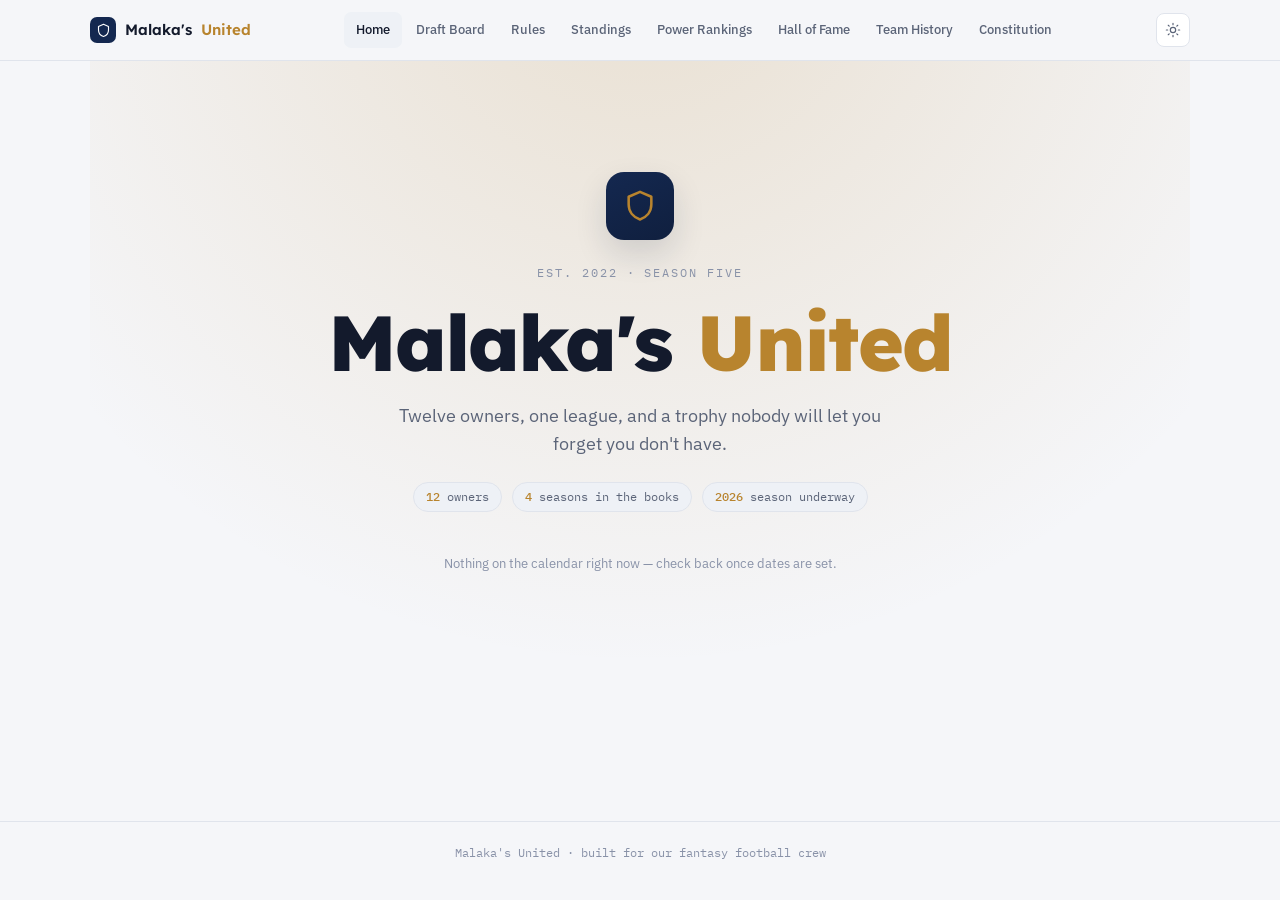
==== commit 356413ac: "Pull Trade Log from the live site — parsing is unverified against real data The site should not show" ====
--- a/index.html
+++ b/index.html
@@ -142,7 +142,6 @@
       <a href="power-rankings.html">Power Rankings</a>
       <a href="hall-of-fame.html">Hall of Fame</a>
       <a href="team-history.html">Team History</a>
-      <a href="trades.html">Trade Log</a>
       <a href="constitution.html">Constitution</a>
     </nav>
     <div class="nav-right">
